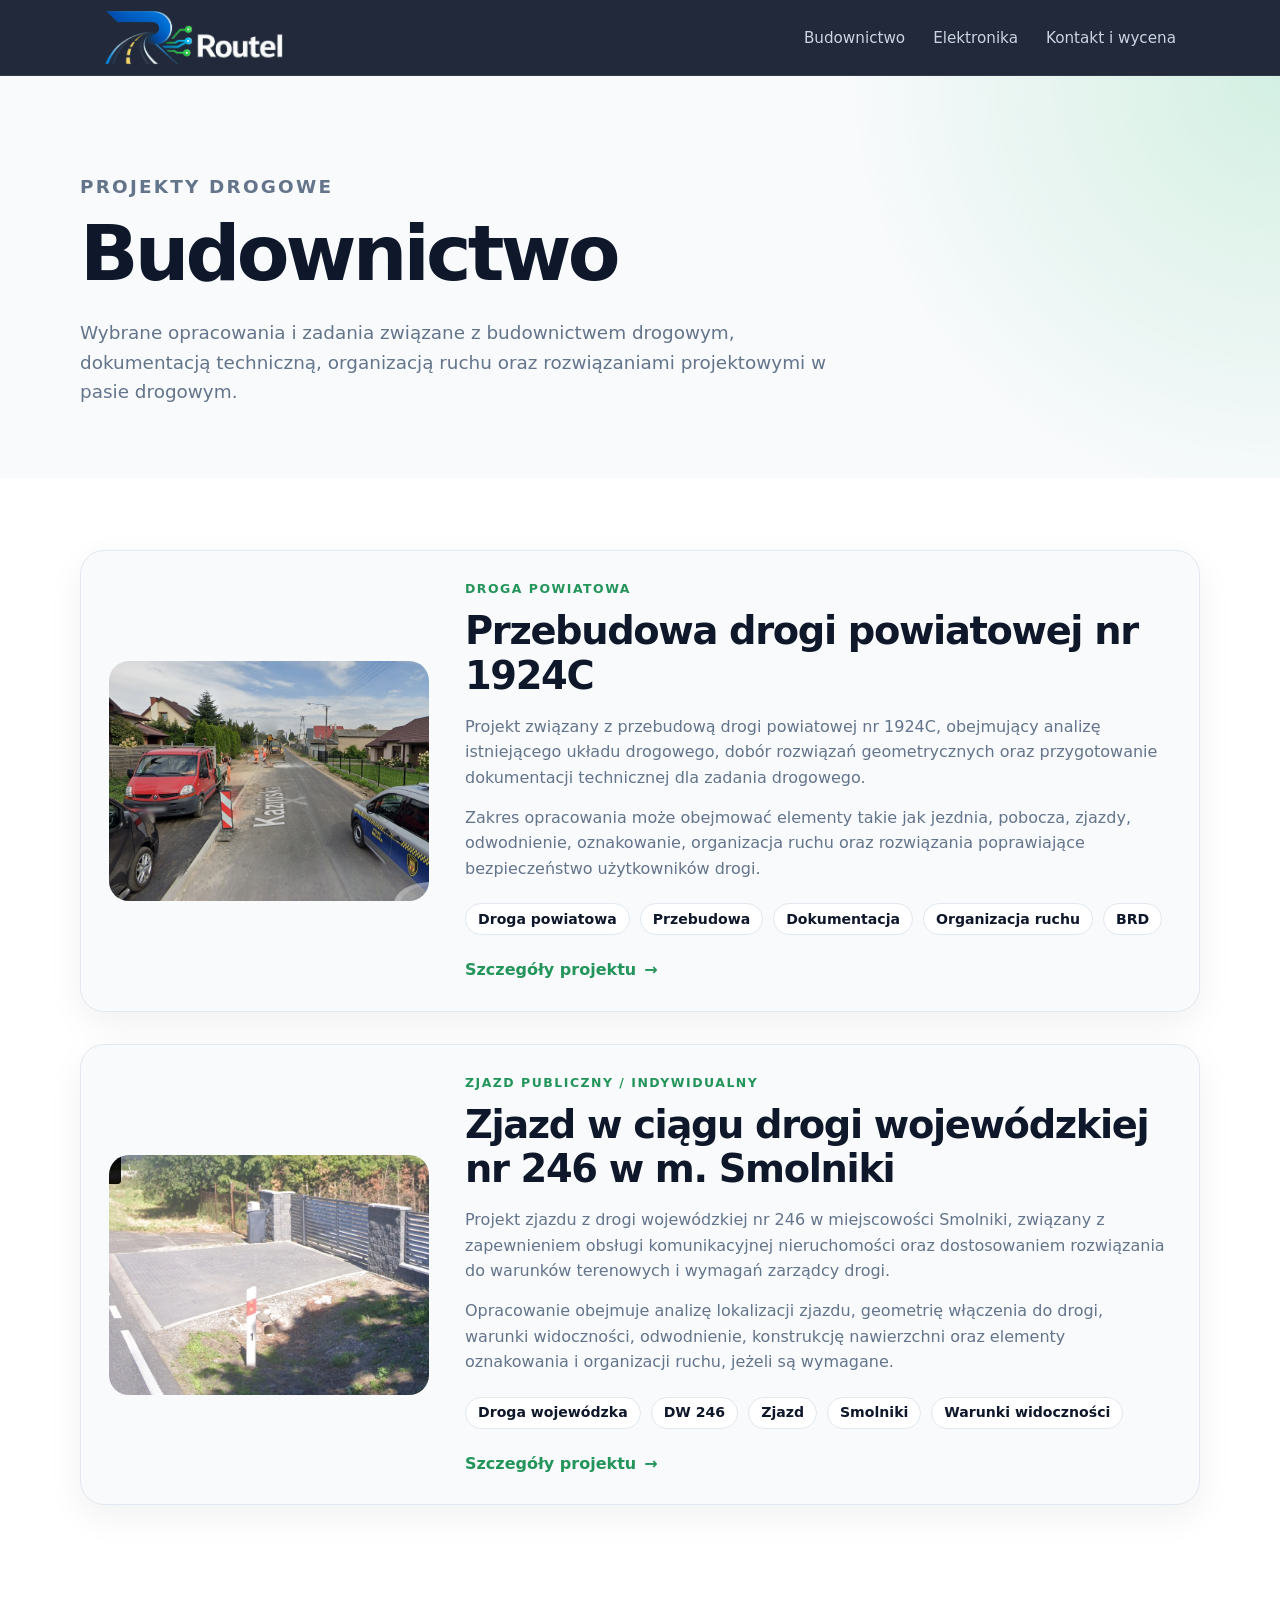
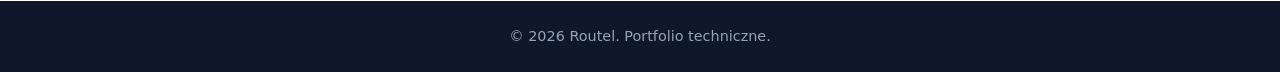
==== budownictwo.html @ a7e19c57 "Update budownictwo.html" ====
<!DOCTYPE html>
<html lang="pl">
<head>
  <meta charset="UTF-8" />
  <meta name="viewport" content="width=device-width, initial-scale=1.0" />

  <title>Budownictwo | Routel</title>

  <meta
    name="description"
    content="Projekty budownictwa drogowego Routel: przebudowy dróg, zjazdy, dokumentacja techniczna oraz organizacja ruchu."
  />

  <link rel="stylesheet" href="style.css" />
</head>

<body>
  <header class="site-header">
    <nav class="navbar">
      <a href="index.html#start" class="logo">
        <img src="assets/logo1.png" alt="Logo Routel" class="logo-image">
      </a>

      <button class="menu-toggle" aria-label="Otwórz menu">
        ☰
      </button>

      <ul class="nav-links">
        <li><a href="budownictwo.html">Budownictwo</a></li>
        <li><a href="elektronika.html">Elektronika</a></li>
        <li><a href="zapytaj.html">Kontakt i wycena</a></li>
      </ul>
    </nav>
  </header>

  <main>
    <section class="page-hero">
      <div class="page-hero-content">
        <p class="eyebrow">Projekty drogowe</p>
        <h1>Budownictwo</h1>
        <p>
          Wybrane opracowania i zadania związane z budownictwem drogowym,
          dokumentacją techniczną, organizacją ruchu oraz rozwiązaniami
          projektowymi w pasie drogowym.
        </p>
      </div>
    </section>

    <section class="projects-section">
      <div class="projects-wrapper">

        <article class="project-row">
          <div class="project-image">
           <img src="assets/1924C.jpg" alt="Przebudowa drogi powiatowej nr 1924C">
        </div>

          <div class="project-content">
            <p class="project-category">Droga powiatowa</p>
            <h2>Przebudowa drogi powiatowej nr 1924C</h2>

            <p>
              Projekt związany z przebudową drogi powiatowej nr 1924C,
              obejmujący analizę istniejącego układu drogowego, dobór
              rozwiązań geometrycznych oraz przygotowanie dokumentacji
              technicznej dla zadania drogowego.
            </p>

            <p>
              Zakres opracowania może obejmować elementy takie jak jezdnia,
              pobocza, zjazdy, odwodnienie, oznakowanie, organizacja ruchu
              oraz rozwiązania poprawiające bezpieczeństwo użytkowników drogi.
            </p>

            <div class="project-tags">
              <span>Droga powiatowa</span>
              <span>Przebudowa</span>
              <span>Dokumentacja</span>
              <span>Organizacja ruchu</span>
              <span>BRD</span>
            </div>

            <a href="#" class="project-link">Szczegóły projektu</a>
          </div>
        </article>

        <article class="project-row">
          <div class="project-image">
            <img src="assets/dw246.jpg" alt="Zjazd w ciągu drogi wojewódzkiej nr 246 w miejscowości Smolniki">
          </div>

          <div class="project-content">
            <p class="project-category">Zjazd publiczny / indywidualny</p>
            <h2>Zjazd w ciągu drogi wojewódzkiej nr 246 w m. Smolniki</h2>

            <p>
              Projekt zjazdu z drogi wojewódzkiej nr 246 w miejscowości
              Smolniki, związany z zapewnieniem obsługi komunikacyjnej
              nieruchomości oraz dostosowaniem rozwiązania do warunków
              terenowych i wymagań zarządcy drogi.
            </p>

            <p>
              Opracowanie obejmuje analizę lokalizacji zjazdu, geometrię
              włączenia do drogi, warunki widoczności, odwodnienie,
              konstrukcję nawierzchni oraz elementy oznakowania i organizacji
              ruchu, jeżeli są wymagane.
            </p>

            <div class="project-tags">
              <span>Droga wojewódzka</span>
              <span>DW 246</span>
              <span>Zjazd</span>
              <span>Smolniki</span>
              <span>Warunki widoczności</span>
            </div>

            <a href="#" class="project-link">Szczegóły projektu</a>
          </div>
        </article>

      </div>
    </section>
  </main>

  <footer class="site-footer">
    <p>© <span id="year"></span> Routel. Portfolio techniczne.</p>
  </footer>

  <script src="script.js"></script>
</body>
</html>
---- style.css ----
:root {
  --color-bg: #0f172a;
  --color-bg-soft: #111827;
  --color-light: #f8fafc;
  --color-muted: #64748b;
  --color-text: #1e293b;
  --color-white: #ffffff;
  --color-green: #2fbf71;
  --color-green-dark: #23945a;
  --color-border: #e2e8f0;
  --shadow: 0 20px 60px rgba(15, 23, 42, 0.15);
  --radius: 24px;
  --max-width: 1120px;
}

* {
  box-sizing: border-box;
  margin: 0;
  padding: 0;
}

html {
  scroll-behavior: smooth;
}

body {
  font-family: system-ui, -apple-system, BlinkMacSystemFont, "Segoe UI", sans-serif;
  background: var(--color-light);
  color: var(--color-text);
  line-height: 1.6;
}

a {
  color: inherit;
  text-decoration: none;
}

.site-header {
  position: sticky;
  top: 0;
  z-index: 100;
  background: rgba(15, 23, 42, 0.92);
  backdrop-filter: blur(12px);
  border-bottom: 1px solid rgba(255, 255, 255, 0.08);
}

.navbar {
  max-width: var(--max-width);
  margin: 0 auto;
  padding: 10px 24px;
  display: flex;
  justify-content: space-between;
  align-items: center;
}

.logo {
  display: inline-flex;
  align-items: center;
  color: var(--color-white);
}

.logo-image {
  width: 180px;
  height: auto;
  display: block;
}

.nav-links {
  display: flex;
  list-style: none;
  gap: 28px;
}

.nav-links a {
  color: #cbd5e1;
  font-size: 0.95rem;
  transition: color 0.2s ease;
}

.nav-links a:hover {
  color: var(--color-green);
}

.menu-toggle {
  display: none;
  background: none;
  border: none;
  color: var(--color-white);
  font-size: 1.6rem;
  cursor: pointer;
}

.section {
  padding: 96px 24px;
}

.hero {
  min-height: 86vh;
  display: grid;
  grid-template-columns: 1.5fr 1fr;
  gap: 48px;
  align-items: center;
  max-width: var(--max-width);
  margin: 0 auto;
}

.hero h1 {
  font-size: clamp(2.5rem, 6vw, 5rem);
  line-height: 1.05;
  letter-spacing: -0.05em;
  color: var(--color-bg);
  margin-bottom: 24px;
}

.hero-text {
  max-width: 680px;
  font-size: 1.15rem;
  color: var(--color-muted);
  margin-bottom: 36px;
}

.eyebrow {
  color: var(--color-green-dark);
  font-weight: 700;
  text-transform: uppercase;
  letter-spacing: 0.12em;
  font-size: 0.78rem;
  margin-bottom: 12px;
}

.hero-actions,
.contact-actions {
  display: flex;
  gap: 16px;
  flex-wrap: wrap;
}

.btn {
  display: inline-flex;
  align-items: center;
  justify-content: center;
  min-height: 48px;
  padding: 0 22px;
  border-radius: 999px;
  font-weight: 700;
  transition: transform 0.2s ease, box-shadow 0.2s ease, background 0.2s ease;
}

.btn:hover {
  transform: translateY(-2px);
}

.btn-primary {
  background: var(--color-green);
  color: #052e1a;
  box-shadow: 0 14px 34px rgba(47, 191, 113, 0.28);
}

.btn-primary:hover {
  background: #39d981;
}

.btn-secondary {
  background: var(--color-white);
  color: var(--color-bg);
  border: 1px solid var(--color-border);
}

.hero-card {
  background: var(--color-bg);
  color: var(--color-white);
  padding: 36px;
  border-radius: var(--radius);
  box-shadow: var(--shadow);
  position: relative;
  overflow: hidden;
}

.hero-card::after {
  content: "";
  position: absolute;
  right: -60px;
  bottom: -60px;
  width: 180px;
  height: 180px;
  background: rgba(47, 191, 113, 0.2);
  border-radius: 50%;
}

.hero-card h2 {
  margin-bottom: 16px;
  font-size: 1.6rem;
}

.hero-card p {
  color: #cbd5e1;
}

.card-line {
  width: 72px;
  height: 5px;
  border-radius: 999px;
  background: var(--color-green);
  margin-bottom: 28px;
}

.section-light {
  background: var(--color-white);
}

.section-heading {
  max-width: var(--max-width);
  margin: 0 auto 48px;
}

.section-heading h2 {
  font-size: clamp(2rem, 4vw, 3.2rem);
  line-height: 1.1;
  letter-spacing: -0.04em;
  margin-bottom: 16px;
}

.section-heading p {
  max-width: 760px;
  color: var(--color-muted);
  font-size: 1.05rem;
}

.grid {
  max-width: var(--max-width);
  margin: 0 auto;
  display: grid;
  grid-template-columns: repeat(3, 1fr);
  gap: 24px;
}

.info-card {
  background: var(--color-white);
  border: 1px solid var(--color-border);
  border-radius: var(--radius);
  padding: 28px;
  box-shadow: 0 12px 36px rgba(15, 23, 42, 0.06);
}

.info-card.dark {
  background: var(--color-bg-soft);
  color: var(--color-white);
  border-color: rgba(255, 255, 255, 0.08);
}

.info-card h3 {
  margin-bottom: 12px;
  font-size: 1.25rem;
}

.info-card p {
  color: var(--color-muted);
}

.info-card.dark p {
  color: #cbd5e1;
}

.timeline {
  max-width: var(--max-width);
  margin: 0 auto;
  display: grid;
  gap: 20px;
}

.timeline-item {
  background: var(--color-light);
  border: 1px solid var(--color-border);
  border-radius: var(--radius);
  padding: 24px;
  display: grid;
  grid-template-columns: 64px 1fr;
  gap: 20px;
  align-items: start;
}

.timeline-item span {
  width: 48px;
  height: 48px;
  border-radius: 16px;
  background: var(--color-green);
  color: #052e1a;
  display: inline-flex;
  align-items: center;
  justify-content: center;
  font-weight: 800;
}

.timeline-item h3 {
  margin-bottom: 6px;
}

.timeline-item p {
  color: var(--color-muted);
}

.contact-section {
  background:
    radial-gradient(circle at top left, rgba(47, 191, 113, 0.24), transparent 36%),
    var(--color-bg);
}

.contact-box {
  max-width: 820px;
  margin: 0 auto;
  background: var(--color-white);
  border-radius: var(--radius);
  padding: 48px;
  box-shadow: var(--shadow);
}

.contact-box h2 {
  font-size: clamp(2rem, 4vw, 3rem);
  margin-bottom: 16px;
  letter-spacing: -0.04em;
}

.contact-box p {
  color: var(--color-muted);
  margin-bottom: 28px;
}

.contact-note {
  margin-top: 20px;
  font-size: 0.9rem;
}

.site-footer {
  background: var(--color-bg);
  color: #94a3b8;
  text-align: center;
  padding: 24px;
  font-size: 0.9rem;
}

@media (max-width: 860px) {
  .menu-toggle {
    display: block;
  }

  .nav-links {
    position: absolute;
    top: 69px;
    left: 0;
    right: 0;
    background: var(--color-bg);
    flex-direction: column;
    gap: 0;
    padding: 16px 24px 24px;
    display: none;
  }

  .nav-links.active {
    display: flex;
  }

  .nav-links li {
    border-bottom: 1px solid rgba(255, 255, 255, 0.08);
  }

  .nav-links a {
    display: block;
    padding: 14px 0;
  }

  .hero {
    grid-template-columns: 1fr;
    padding-top: 72px;
  }

  .grid {
    grid-template-columns: 1fr;
  }

  .section {
    padding: 72px 20px;
  }

  .contact-box {
    padding: 32px;
  }
}

@media (max-width: 520px) {
  .navbar {
    padding: 14px 18px;
  }

  .hero-actions,
  .contact-actions {
    flex-direction: column;
  }

  .btn {
    width: 100%;
  }

  .timeline-item {
    grid-template-columns: 1fr;
  }
}

.page-hero {
  background:
    radial-gradient(circle at top right, rgba(47, 191, 113, 0.18), transparent 32%),
    var(--color-light);
  padding: 96px 24px 72px;
}

.page-hero-content {
  max-width: var(--max-width);
  margin: 0 auto;
}

.page-hero h1 {
  font-size: clamp(2.8rem, 6vw, 5rem);
  line-height: 1.05;
  letter-spacing: -0.05em;
  color: var(--color-bg);
  margin-bottom: 24px;
}

.page-hero p {
  max-width: 760px;
  color: var(--color-muted);
  font-size: 1.15rem;
}

.projects-section {
  background: var(--color-white);
  padding: 72px 24px 96px;
}

.projects-wrapper {
  max-width: var(--max-width);
  margin: 0 auto;
  display: grid;
  gap: 32px;
}

.project-row {
  display: grid;
  grid-template-columns: 320px 1fr;
  gap: 36px;
  align-items: center;
  background: var(--color-light);
  border: 1px solid var(--color-border);
  border-radius: var(--radius);
  padding: 28px;
  box-shadow: 0 12px 36px rgba(15, 23, 42, 0.06);
}

.project-image {
  width: 100%;
  aspect-ratio: 4 / 3;
  border-radius: 20px;
  overflow: hidden;
  background:
    linear-gradient(135deg, rgba(47, 191, 113, 0.18), rgba(125, 211, 252, 0.16)),
    var(--color-bg);
}

.project-image img {
  width: 100%;
  height: 100%;
  object-fit: cover;
  display: block;
}

/* 
  Ten styl działa jako awaryjne tło, jeśli obrazek jeszcze nie istnieje.
  Po dodaniu prawdziwych zdjęć nie trzeba go usuwać.
*/
.project-image img[src="assets/project-ad9833.jpg"],
.project-image img[src="assets/project-audio-class-d.jpg"] {
  background: var(--color-bg);
}

.project-content h2 {
  font-size: clamp(1.6rem, 3vw, 2.4rem);
  line-height: 1.15;
  letter-spacing: -0.035em;
  margin-bottom: 16px;
  color: var(--color-bg);
}

.project-content p {
  color: var(--color-muted);
  margin-bottom: 14px;
}

.project-category {
  color: var(--color-green-dark) !important;
  font-weight: 800;
  text-transform: uppercase;
  letter-spacing: 0.12em;
  font-size: 0.78rem;
  margin-bottom: 10px !important;
}

.project-tags {
  display: flex;
  flex-wrap: wrap;
  gap: 10px;
  margin: 22px 0;
}

.project-tags span {
  display: inline-flex;
  align-items: center;
  min-height: 32px;
  padding: 0 12px;
  border-radius: 999px;
  background: var(--color-white);
  border: 1px solid var(--color-border);
  color: var(--color-bg);
  font-size: 0.88rem;
  font-weight: 700;
}

.project-link {
  display: inline-flex;
  align-items: center;
  color: var(--color-green-dark);
  font-weight: 800;
}

.project-link::after {
  content: "→";
  margin-left: 8px;
  transition: transform 0.2s ease;
}

.project-link:hover::after {
  transform: translateX(4px);
}

@media (max-width: 860px) {
  .page-hero {
    padding: 72px 20px 56px;
  }

  .projects-section {
    padding: 56px 20px 72px;
  }

  .project-row {
    grid-template-columns: 1fr;
    gap: 24px;
    padding: 22px;
  }

  .project-image {
    aspect-ratio: 16 / 9;
  }
}

.project-placeholder {
  display: flex;
  align-items: center;
  justify-content: center;
  background:
    linear-gradient(135deg, rgba(47, 191, 113, 0.18), rgba(125, 211, 252, 0.16)),
    var(--color-bg);
}

.project-placeholder span {
  color: var(--color-white);
  font-size: 2rem;
  font-weight: 800;
  letter-spacing: -0.04em;
}
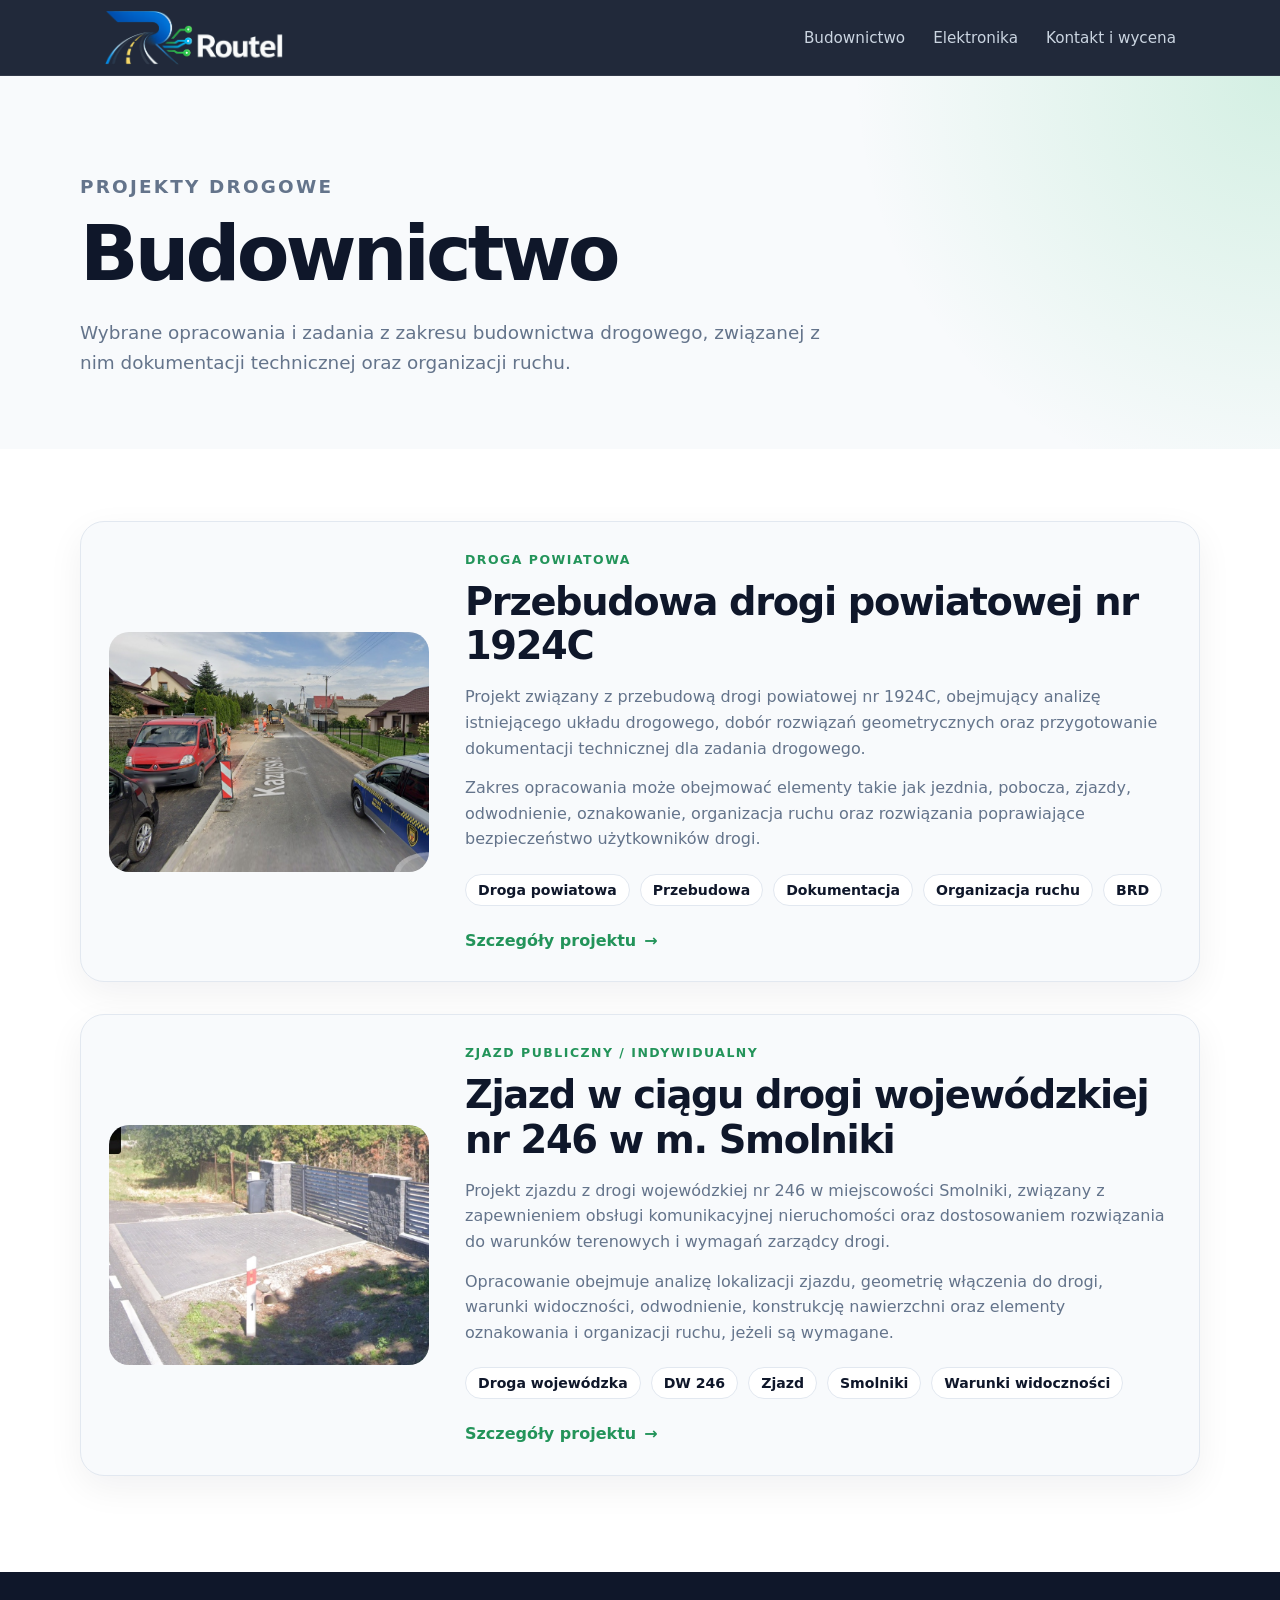
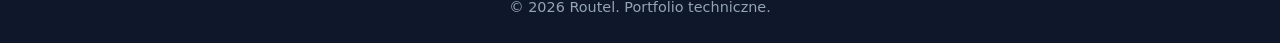
==== commit 1e79326a: "Update budownictwo.html" ====
--- a/budownictwo.html
+++ b/budownictwo.html
@@ -39,9 +39,8 @@
         <p class="eyebrow">Projekty drogowe</p>
         <h1>Budownictwo</h1>
         <p>
-          Wybrane opracowania i zadania związane z budownictwem drogowym,
-          dokumentacją techniczną, organizacją ruchu oraz rozwiązaniami
-          projektowymi w pasie drogowym.
+          Wybrane opracowania i zadania z zakresu budownictwa drogowego, związanej z nim
+          dokumentacji technicznej oraz organizacji ruchu.
         </p>
       </div>
     </section>
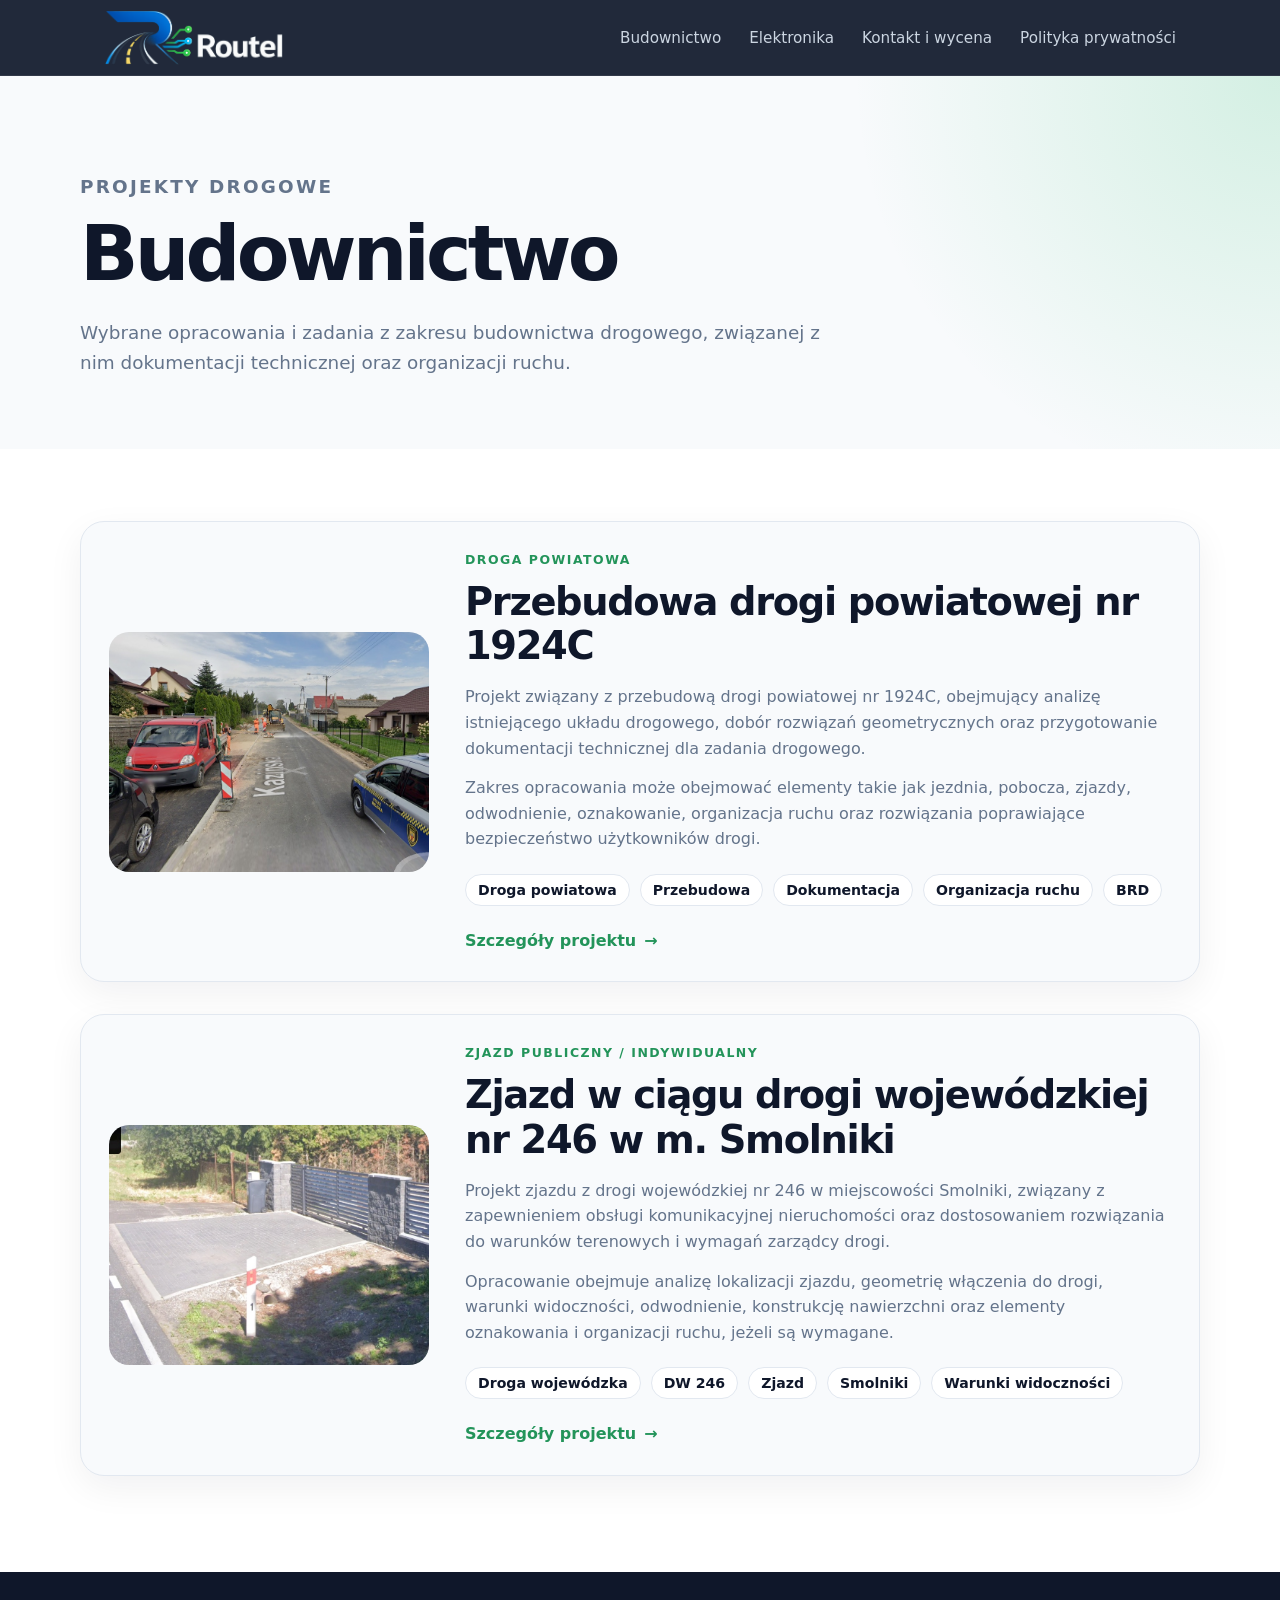
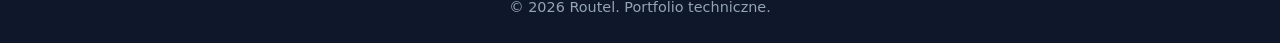
==== commit 0ec7d88a: "Update budownictwo.html" ====
--- a/budownictwo.html
+++ b/budownictwo.html
@@ -29,6 +29,7 @@
         <li><a href="budownictwo.html">Budownictwo</a></li>
         <li><a href="elektronika.html">Elektronika</a></li>
         <li><a href="zapytaj.html">Kontakt i wycena</a></li>
+        <li><a href="polityka.html">Polityka prywatności</a></li>
       </ul>
     </nav>
   </header>
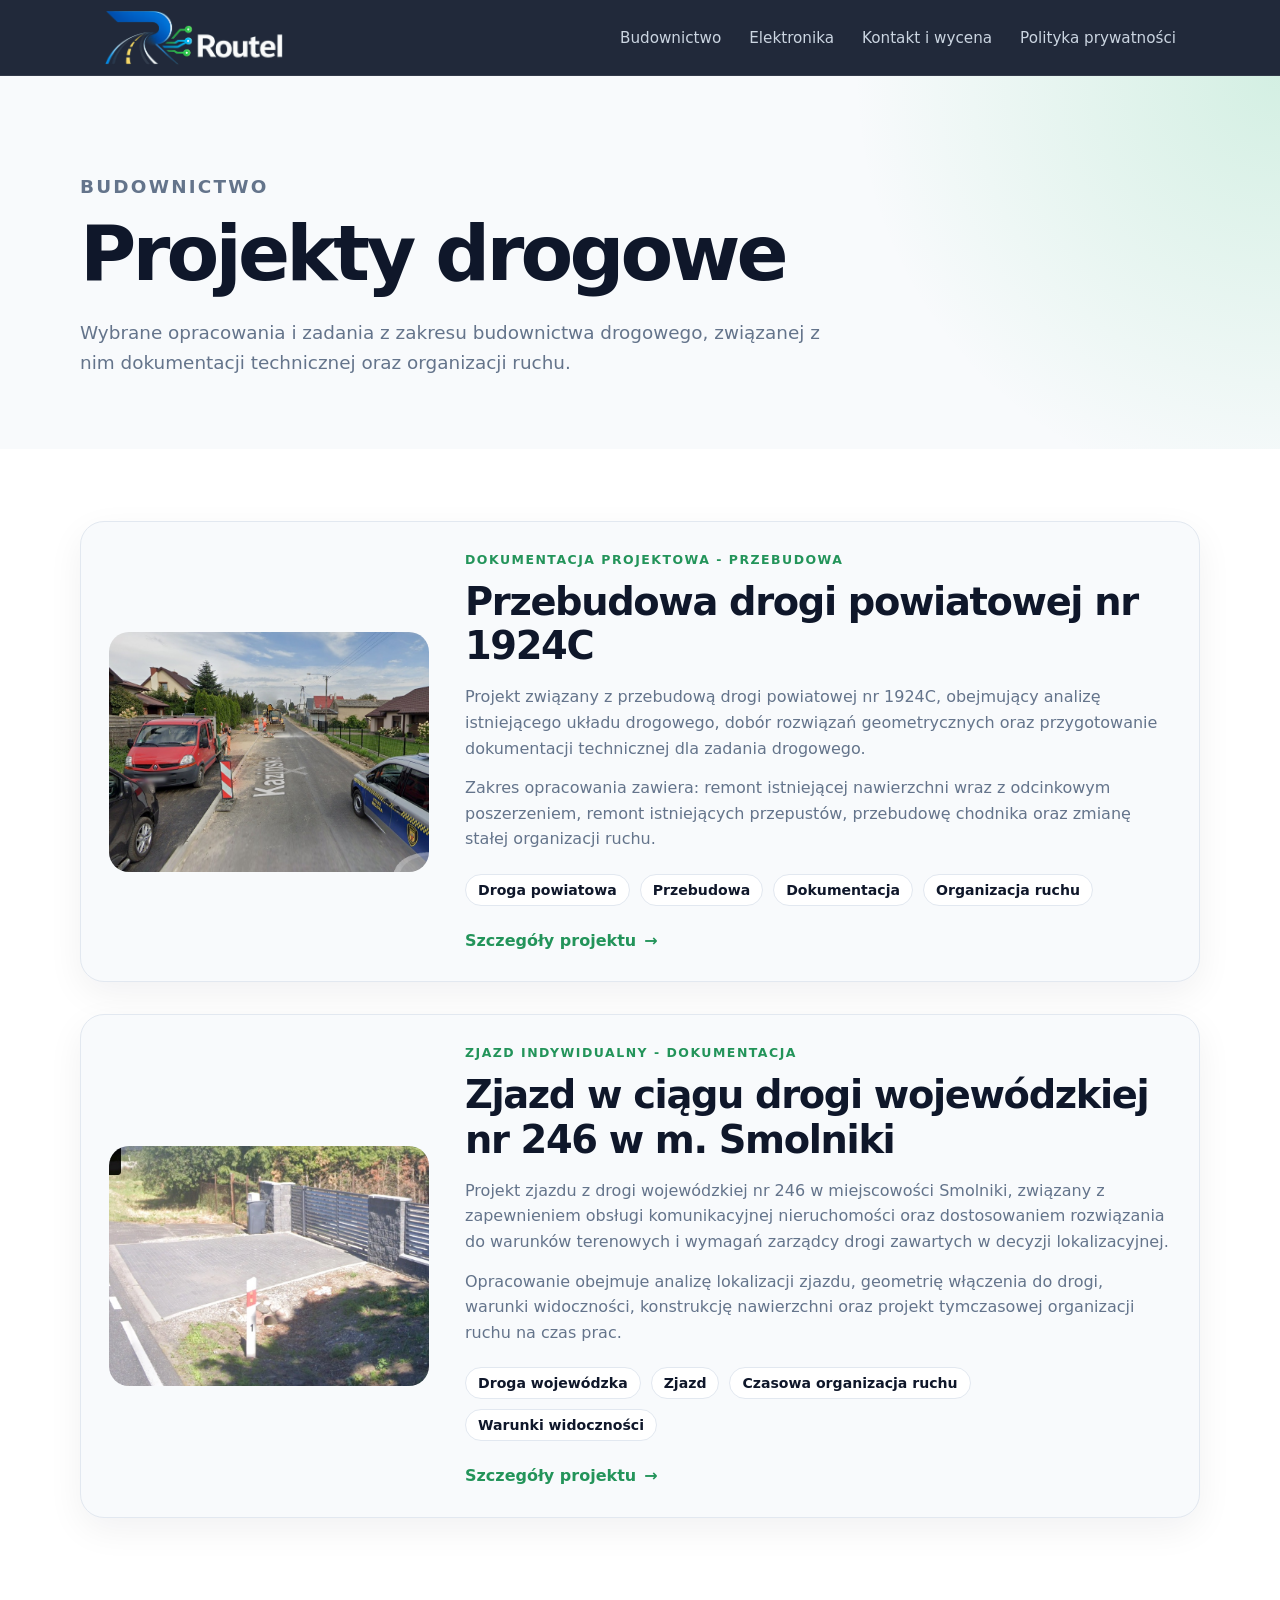
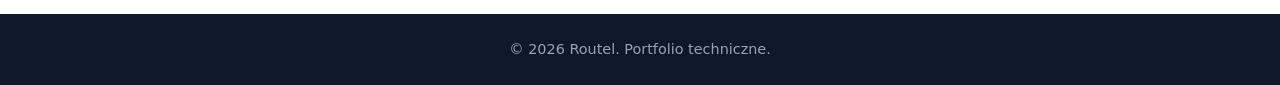
==== commit f9956e35: "Update budownictwo.html" ====
--- a/budownictwo.html
+++ b/budownictwo.html
@@ -37,8 +37,8 @@
   <main>
     <section class="page-hero">
       <div class="page-hero-content">
-        <p class="eyebrow">Projekty drogowe</p>
-        <h1>Budownictwo</h1>
+        <p class="eyebrow">Budownictwo</p>
+        <h1>Projekty drogowe</h1>
         <p>
           Wybrane opracowania i zadania z zakresu budownictwa drogowego, związanej z nim
           dokumentacji technicznej oraz organizacji ruchu.
@@ -55,7 +55,7 @@
         </div>
 
           <div class="project-content">
-            <p class="project-category">Droga powiatowa</p>
+            <p class="project-category">Dokumentacja projektowa - przebudowa</p>
             <h2>Przebudowa drogi powiatowej nr 1924C</h2>
 
             <p>
@@ -66,9 +66,8 @@
             </p>
 
             <p>
-              Zakres opracowania może obejmować elementy takie jak jezdnia,
-              pobocza, zjazdy, odwodnienie, oznakowanie, organizacja ruchu
-              oraz rozwiązania poprawiające bezpieczeństwo użytkowników drogi.
+              Zakres opracowania zawiera: remont istniejącej nawierzchni wraz z odcinkowym poszerzeniem,
+              remont istniejących przepustów, przebudowę chodnika oraz zmianę stałej organizacji ruchu.
             </p>
 
             <div class="project-tags">
@@ -76,7 +75,6 @@
               <span>Przebudowa</span>
               <span>Dokumentacja</span>
               <span>Organizacja ruchu</span>
-              <span>BRD</span>
             </div>
 
             <a href="#" class="project-link">Szczegóły projektu</a>
@@ -89,28 +87,26 @@
           </div>
 
           <div class="project-content">
-            <p class="project-category">Zjazd publiczny / indywidualny</p>
+            <p class="project-category">Zjazd indywidualny - dokumentacja</p>
             <h2>Zjazd w ciągu drogi wojewódzkiej nr 246 w m. Smolniki</h2>
 
             <p>
               Projekt zjazdu z drogi wojewódzkiej nr 246 w miejscowości
               Smolniki, związany z zapewnieniem obsługi komunikacyjnej
               nieruchomości oraz dostosowaniem rozwiązania do warunków
-              terenowych i wymagań zarządcy drogi.
+              terenowych i wymagań zarządcy drogi zawartych w decyzji lokalizacyjnej.
             </p>
 
             <p>
               Opracowanie obejmuje analizę lokalizacji zjazdu, geometrię
-              włączenia do drogi, warunki widoczności, odwodnienie,
-              konstrukcję nawierzchni oraz elementy oznakowania i organizacji
-              ruchu, jeżeli są wymagane.
+              włączenia do drogi, warunki widoczności, konstrukcję nawierzchni
+              oraz projekt tymczasowej organizacji ruchu na czas prac.
             </p>
 
             <div class="project-tags">
               <span>Droga wojewódzka</span>
-              <span>DW 246</span>
               <span>Zjazd</span>
-              <span>Smolniki</span>
+              <span>Czasowa organizacja ruchu</span>
               <span>Warunki widoczności</span>
             </div>
 
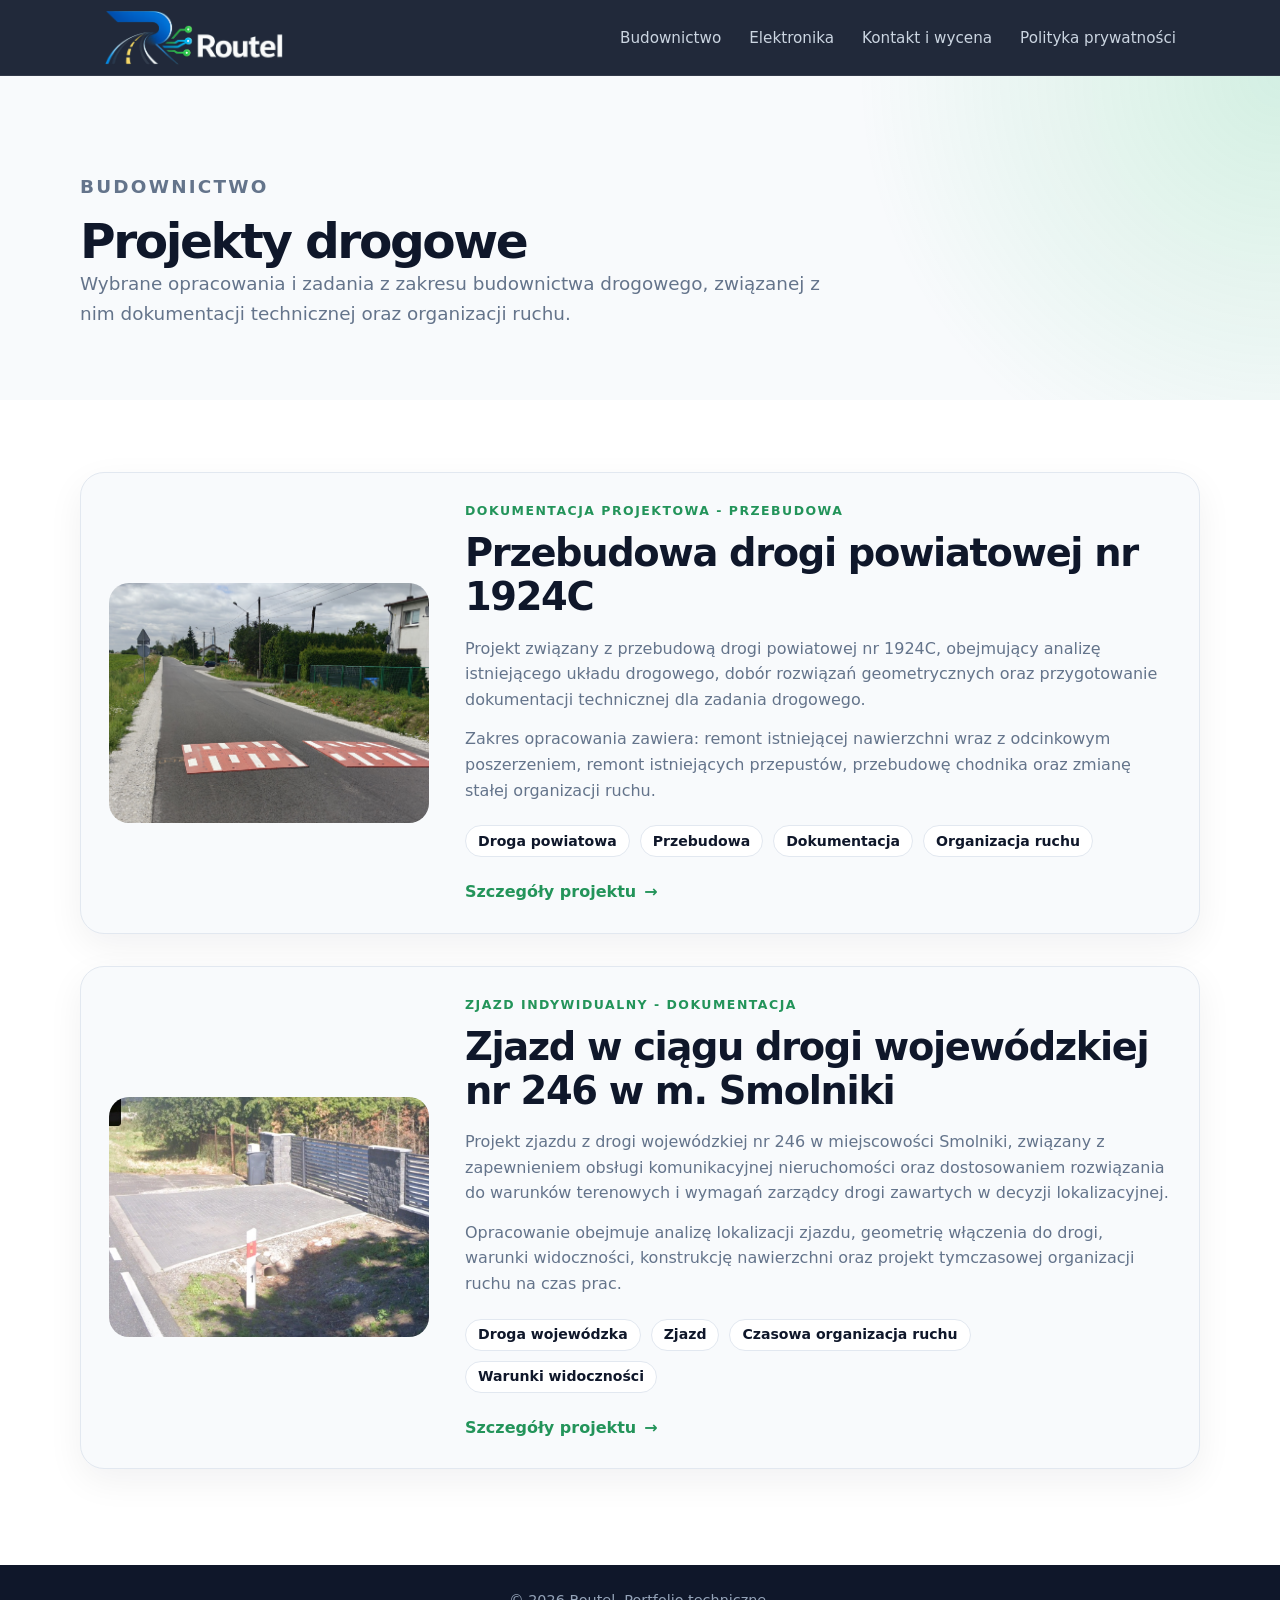
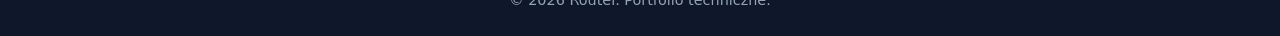
==== commit b58537d8: "Update budownictwo.html" ====
--- a/budownictwo.html
+++ b/budownictwo.html
@@ -51,7 +51,7 @@
 
         <article class="project-row">
           <div class="project-image">
-           <img src="assets/1924C.jpg" alt="Przebudowa drogi powiatowej nr 1924C">
+           <img src="assets/1924po1.jpg" alt="Przebudowa drogi powiatowej nr 1924C">
         </div>
 
           <div class="project-content">
@@ -77,7 +77,7 @@
               <span>Organizacja ruchu</span>
             </div>
 
-            <a href="#" class="project-link">Szczegóły projektu</a>
+            <a href="dp1924c.html" class="project-link">Szczegóły projektu</a>
           </div>
         </article>
 
--- a/style.css
+++ b/style.css
@@ -575,3 +575,65 @@
   font-weight: 800;
   letter-spacing: -0.04em;
 }
+
+.page-hero h1 {
+  font-size: clamp(1.75rem, 3.8vw, 3.25rem);
+  line-height: 1.15;
+  margin-bottom: 0;
+}
+
+.photo-dialog {
+  position: fixed;
+  inset: 0;
+  margin: auto;
+  max-width: calc(100% - 24px);
+  max-height: calc(100% - 24px);
+  padding: 52px 12px 12px;
+  border: 0;
+  border-radius: 12px;
+  background: var(--color-bg);
+  color: var(--color-white);
+  overflow: auto;
+}
+
+.photo-dialog::backdrop {
+  background: rgba(15, 23, 42, 0.85);
+}
+
+.photo-dialog img {
+  display: block;
+  width: auto;
+  height: auto;
+  max-width: 100%;
+  max-height: 75vh;
+  margin: 0 auto;
+}
+
+.photo-dialog-close {
+  position: absolute;
+  top: 4px;
+  right: 8px;
+  width: 44px;
+  height: 44px;
+  border: 1px solid currentColor;
+  border-radius: 8px;
+  background: transparent;
+  color: inherit;
+  font: inherit;
+  font-size: 1.75rem;
+  line-height: 1;
+  cursor: pointer;
+}
+
+/* Justowanie akapitów w sekcji „Zakres opracowania” */
+section[aria-labelledby="scope-title"] > p {
+  text-align: justify;
+  text-align-last: left;
+}
+
+/* Szerokość etykiet w sekcji „Parametry projektowe” */
+@media (min-width: 521px) {
+  section[aria-labelledby="design-title"] .project-detail-facts {
+    grid-template-columns: max-content minmax(0, 1fr);
+  }
+}
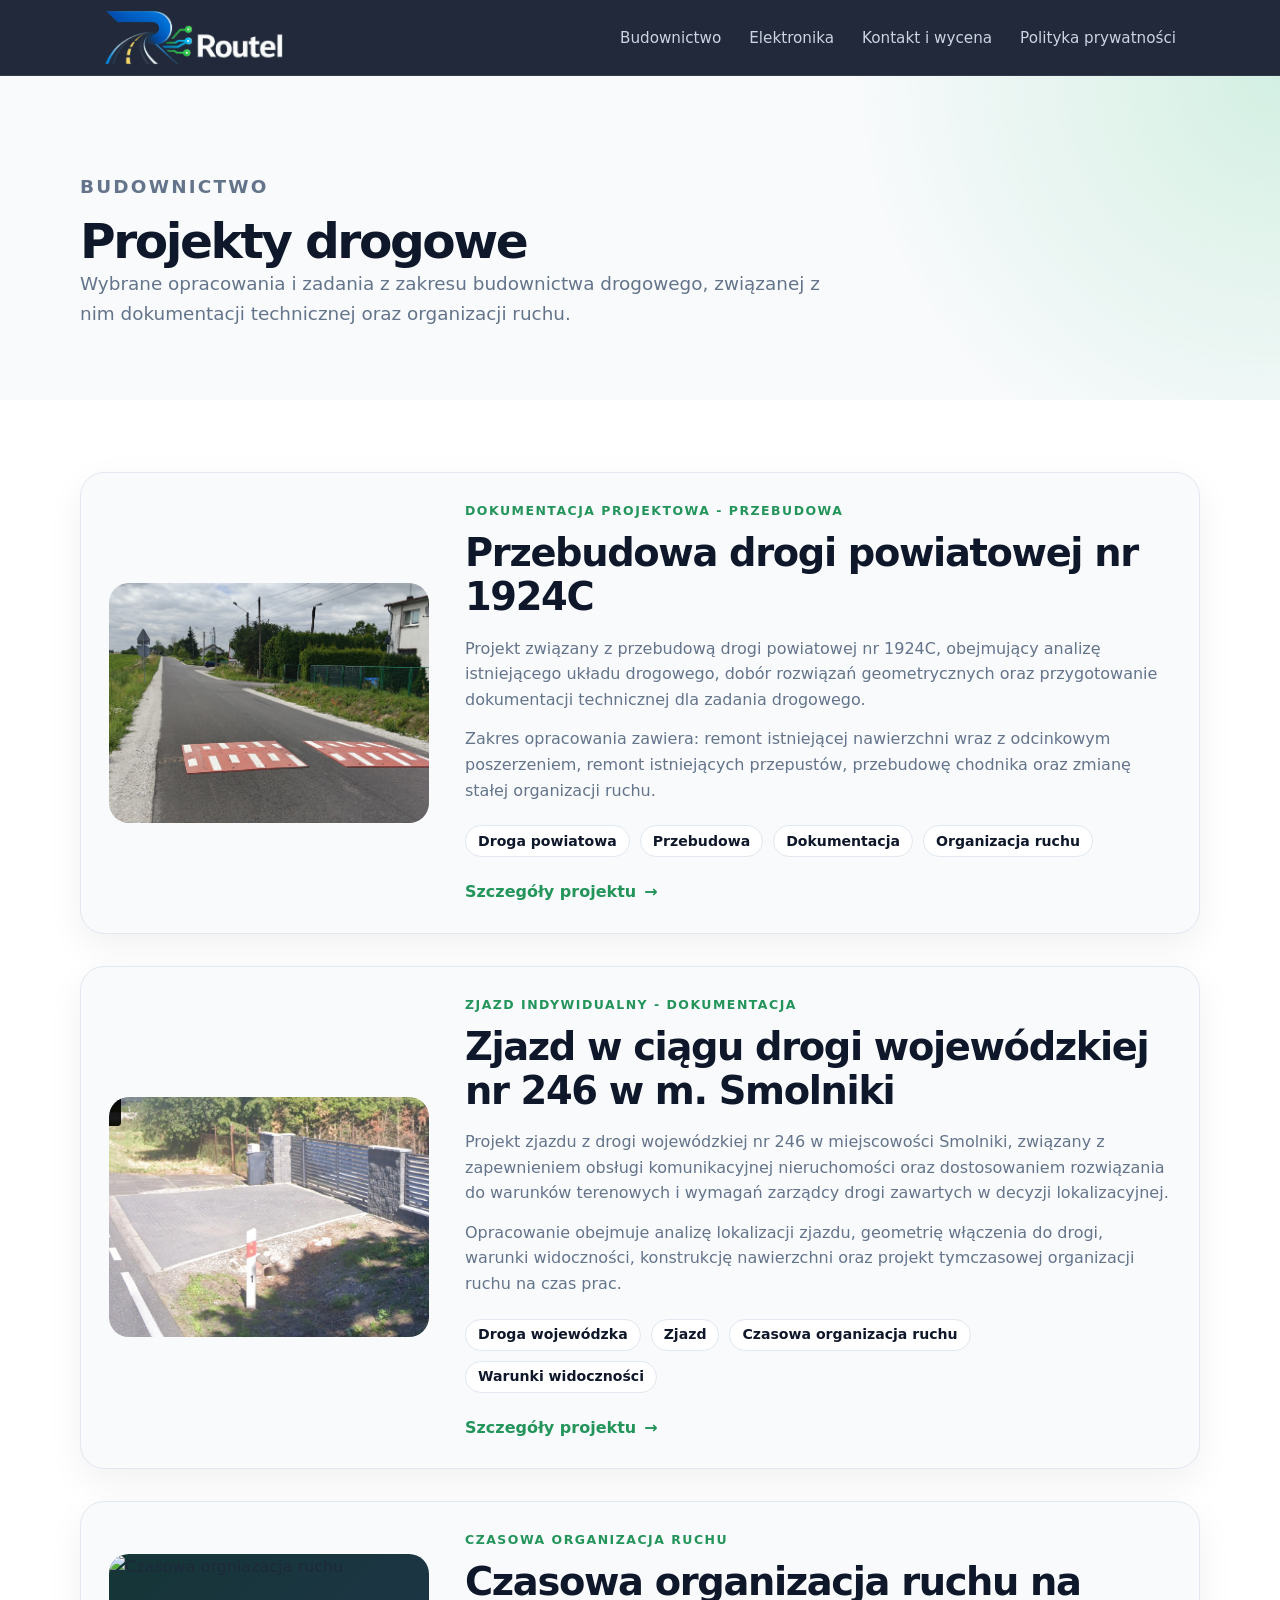
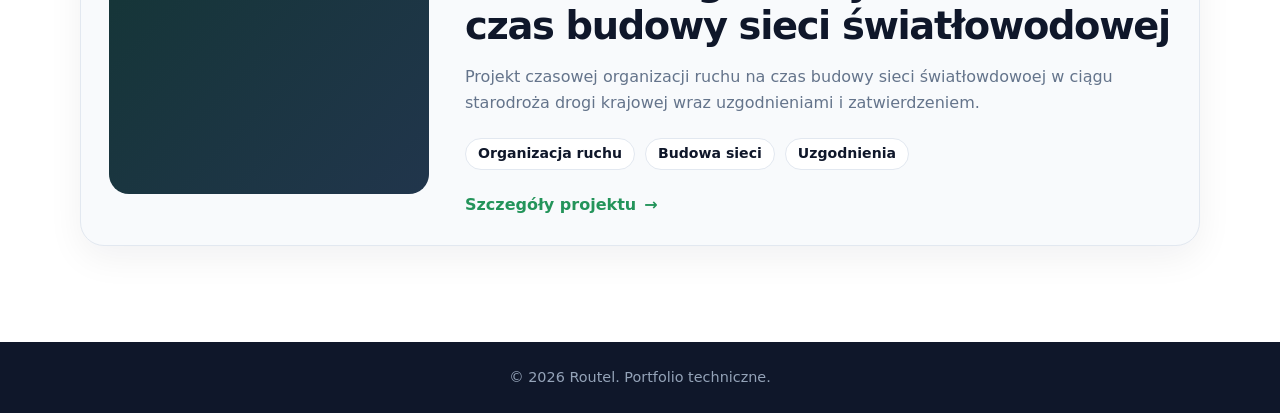
==== commit 4db6862e: "Update budownictwo.html" ====
--- a/budownictwo.html
+++ b/budownictwo.html
@@ -110,10 +110,34 @@
               <span>Warunki widoczności</span>
             </div>
 
-            <a href="#" class="project-link">Szczegóły projektu</a>
+            <a href="zjazdDW.html" class="project-link">Szczegóły projektu</a>
           </div>
         </article>
 
+        <article class="project-row">
+          <div class="project-image">
+            <img src="assets/ECS1.jpg" alt="Czasowa orgniazacja ruchu">
+          </div>
+
+          <div class="project-content">
+            <p class="project-category">Czasowa organizacja ruchu</p>
+            <h2>Czasowa organizacja ruchu na czas budowy sieci światłowodowej</h2>
+
+            <p>
+              Projekt czasowej organizacji ruchu na czas budowy sieci światłowdowoej w ciągu
+              starodroża drogi krajowej wraz uzgodnieniami i zatwierdzeniem.
+            </p>
+
+            <div class="project-tags">
+              <span>Organizacja ruchu</span>
+              <span>Budowa sieci</span>
+              <span>Uzgodnienia</span>
+            </div>
+
+            <a href="COR_ECS.html" class="project-link">Szczegóły projektu</a>
+          </div>
+        </article>
+        
       </div>
     </section>
   </main>
